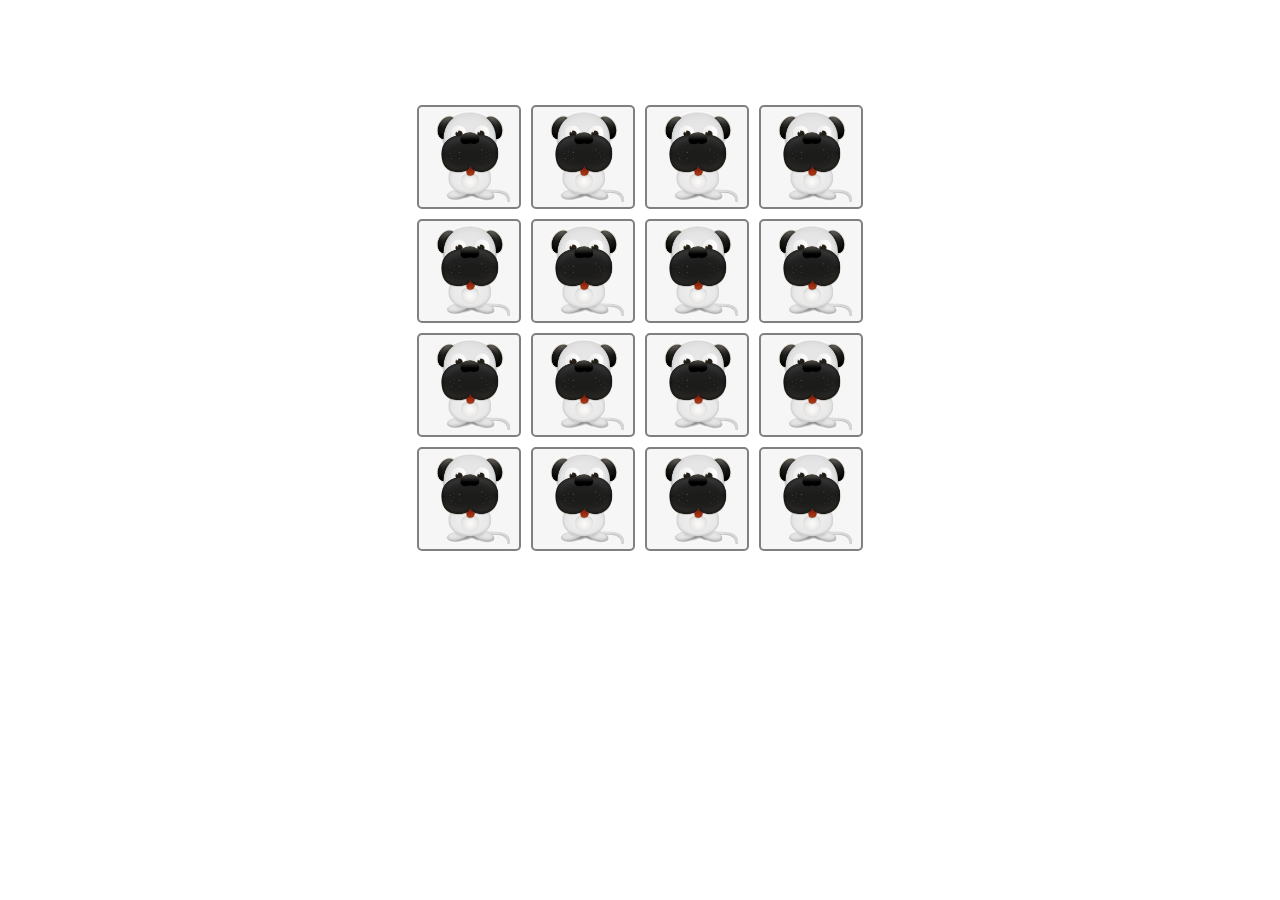
==== index.html @ 9ec88a37 "initial commit with basic structure" ====
<!DOCTYPE html>
<html>

<head>
    <meta charset="utf-8">
    <meta name="viewport" content="width=device-width, initial-scale=1">
    <title> Flip the tile </title>
    <!-- Reset -->
    <link rel="stylesheet" href="./resources/css/reset.css" type="text/css">
    <!-- Custom stylesheet -->
    <link rel="stylesheet" href="./resources/css/style.css" type="text/css">
</head>

<body>

    <!-- Header Section -->
    <header>
        <nav></nav>
    </header>

    <!-- Main Content -->

    <main>
        <section id="game1">
            <div class="grid grid-8">

                <div class="row">
                    <div class="tile"></div>
                    <div class="tile"></div>
                    <div class="tile"></div>
                    <div class="tile"></div>
                </div>
                <div class="row">
                    <div class="tile"></div>
                    <div class="tile"></div>
                    <div class="tile"></div>
                    <div class="tile"></div>
                </div>
                <div class="row">
                    <div class="tile"></div>
                    <div class="tile"></div>
                    <div class="tile"></div>
                    <div class="tile"></div>
                </div>
                <div class="row">
                    <div class="tile"></div>
                    <div class="tile"></div>
                    <div class="tile"></div>
                    <div class="tile"></div>
                </div>

            </div>
        </section>
        <section></section>
        <section></section>
        <section></section>
    </main>

    <!-- Footer Section -->

    <footer></footer>

    <!-- App js -->
    <script src="./resources/js/app.js"></script>
</body>

</html>
---- resources/css/style.css ----
@keyframes flip {
    25% {
        -webkit-transform: rotateY(45deg);
        opacity: 0;
    }
    50% {
        opacity: 0;
    }
    94% {
        opacity: 1;
    }
}

.tile {
    margin: 5px;
    width: 100px;
    height: 100px;
    background: url(../images/cover-animal.png);
    background-size: 100% 100%;
    border-radius: 5px;
    border: 2px solid grey;
    overflow: hidden;
}

.tile img {
    width: 100%;
    height: 100%;
    text-align: center;
}

.grid-8 {
    margin: 100px 5px;
    display: flex;
    flex-direction: column;
    align-items: center;
    flex-shrink: 0.5;
}

.row {
    display: inline-flex;
    max-width: 500px;
}

.hidden {
    opacity: 0;
}

.show {
    opacity: 1;
}
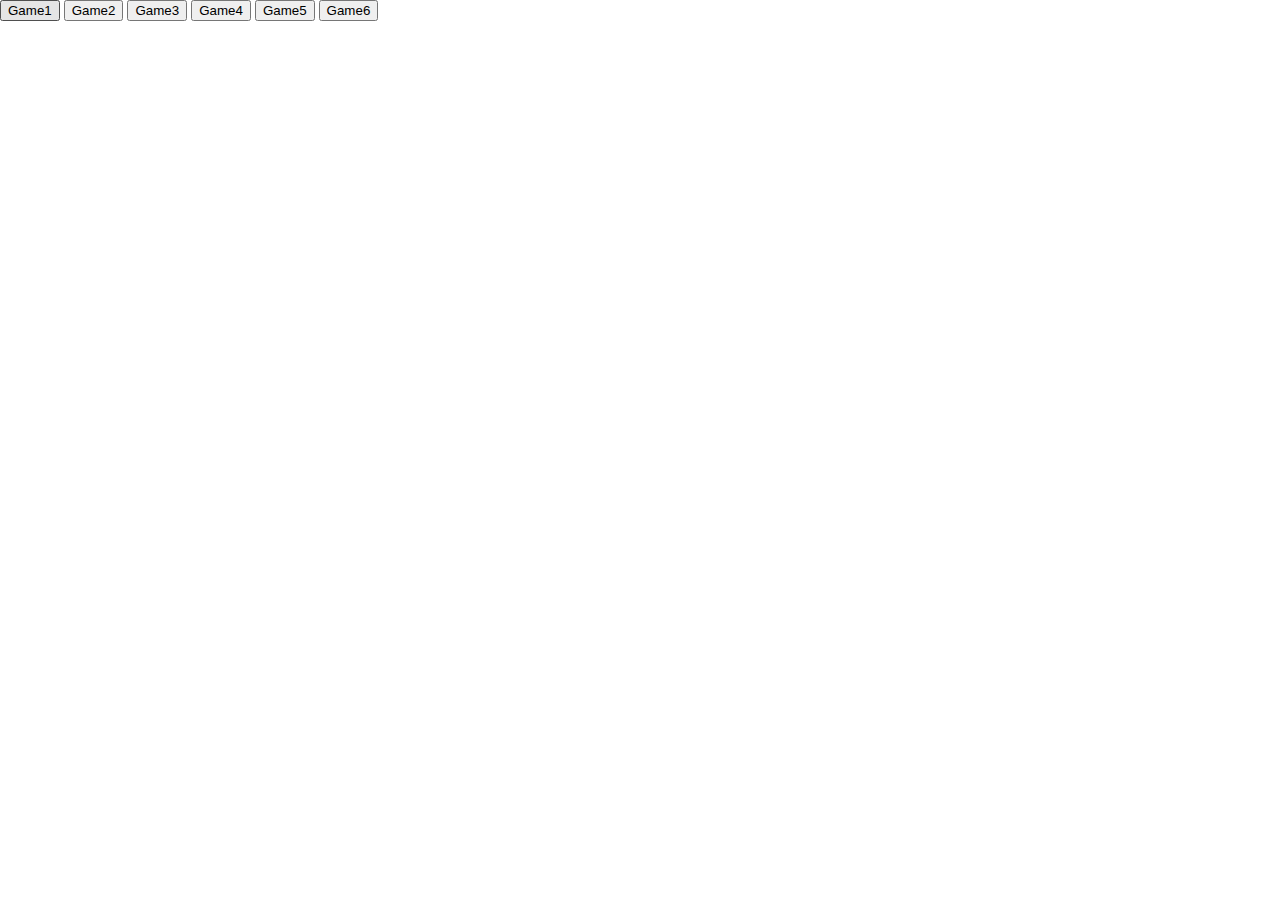
==== commit 97c149e5: "code refactored, new board added  and buttons" ====
--- a/index.html
+++ b/index.html
@@ -19,42 +19,42 @@
     </header>
 
     <!-- Main Content -->
+        <div class="game-buttons">
+            <button id="game1-btn">Game1</button>
+            <button id="game2-btn">Game2</button>
+            <button id="game3-btn">Game3</button>
+            <button id="game4-btn">Game4</button>
+            <button id="game5-btn">Game5</button>
+            <button id="game6-btn">Game6</button>
+        </div>
 
-    <main>
-        <section id="game1">
-            <div class="grid grid-8">
+    <section class="flip-game">
 
-                <div class="row">
-                    <div class="tile"></div>
-                    <div class="tile"></div>
-                    <div class="tile"></div>
-                    <div class="tile"></div>
-                </div>
-                <div class="row">
-                    <div class="tile"></div>
-                    <div class="tile"></div>
-                    <div class="tile"></div>
-                    <div class="tile"></div>
-                </div>
-                <div class="row">
-                    <div class="tile"></div>
-                    <div class="tile"></div>
-                    <div class="tile"></div>
-                    <div class="tile"></div>
-                </div>
-                <div class="row">
-                    <div class="tile"></div>
-                    <div class="tile"></div>
-                    <div class="tile"></div>
-                    <div class="tile"></div>
-                </div>
+        <section class="game" id="game1">
+            <!--
+            <div class="tile"></div>
+            <div class="tile"></div>
+            <div class="tile"></div>
+            <div class="tile"></div>
+            <div class="tile"></div>
+            <div class="tile"></div>
+            <div class="tile"></div>
+            <div class="tile"></div>
+            <div class="tile"></div>
+            <div class="tile"></div>
+            <div class="tile"></div>
+            <div class="tile"></div>
+            <div class="tile"></div>
+            <div class="tile"></div>
+            <div class="tile"></div>
+            <div class="tile"></div>
+            -->
+        </section>
 
-            </div>
-        </section>
+    </section>
         <section></section>
         <section></section>
         <section></section>
-    </main>
 
     <!-- Footer Section -->
 
--- a/resources/css/style.css
+++ b/resources/css/style.css
@@ -1,50 +1,68 @@
-@keyframes flip {
-    25% {
-        -webkit-transform: rotateY(45deg);
-        opacity: 0;
-    }
-    50% {
-        opacity: 0;
-    }
-    94% {
-        opacity: 1;
-    }
+* {
+    box-sizing: border-box;
+}
+
+
+
+body {
+    display: flex;
+    height: 100vh;
+}
+
+.game {
+    margin: 10px;
+    display: flex;
+    flex-wrap: wrap;
+    width: 600px;
+    height: 600px;
+    perspective: 1000px;
 }
 
 .tile {
     margin: 5px;
-    width: 100px;
-    height: 100px;
-    background: url(../images/cover-animal.png);
-    background-size: 100% 100%;
-    border-radius: 5px;
-    border: 2px solid grey;
-    overflow: hidden;
+    width: calc(25% - 10px);
+    height: calc(25% - 10px);
+    position: relative;
+    transform: scale(1);
+    transform-style: preserve-3d;
+    transition: transform 0.5s;
 }
 
-.tile img {
+.tile:active {
+    transform: scale(0.97);
+    transition: transform 0.2s;
+}
+
+.tile.flip {
+    transform: rotateY(180deg);
+}
+
+.front,
+.back {
     width: 100%;
     height: 100%;
     text-align: center;
+    position: absolute;
+    backface-visibility: hidden;
+    -webkit-backface-visibility: hidden;
+    border-radius: 5px;
+    border: 2px solid grey;
 }
 
-.grid-8 {
-    margin: 100px 5px;
-    display: flex;
-    flex-direction: column;
-    align-items: center;
-    flex-shrink: 0.5;
+.front {
+    transform: rotateY(180deg);
 }
 
-.row {
-    display: inline-flex;
-    max-width: 500px;
+@media only screen and (max-width: 600px) {
+    .game {
+        width: 400px;
+        height: 400px;
+    }
 }
 
-.hidden {
-    opacity: 0;
+@media only screen and (max-width: 350px) {
+    .game {
+        width: 320px;
+        height: 320px;
+    }
 }
-
-.show {
-    opacity: 1;
-}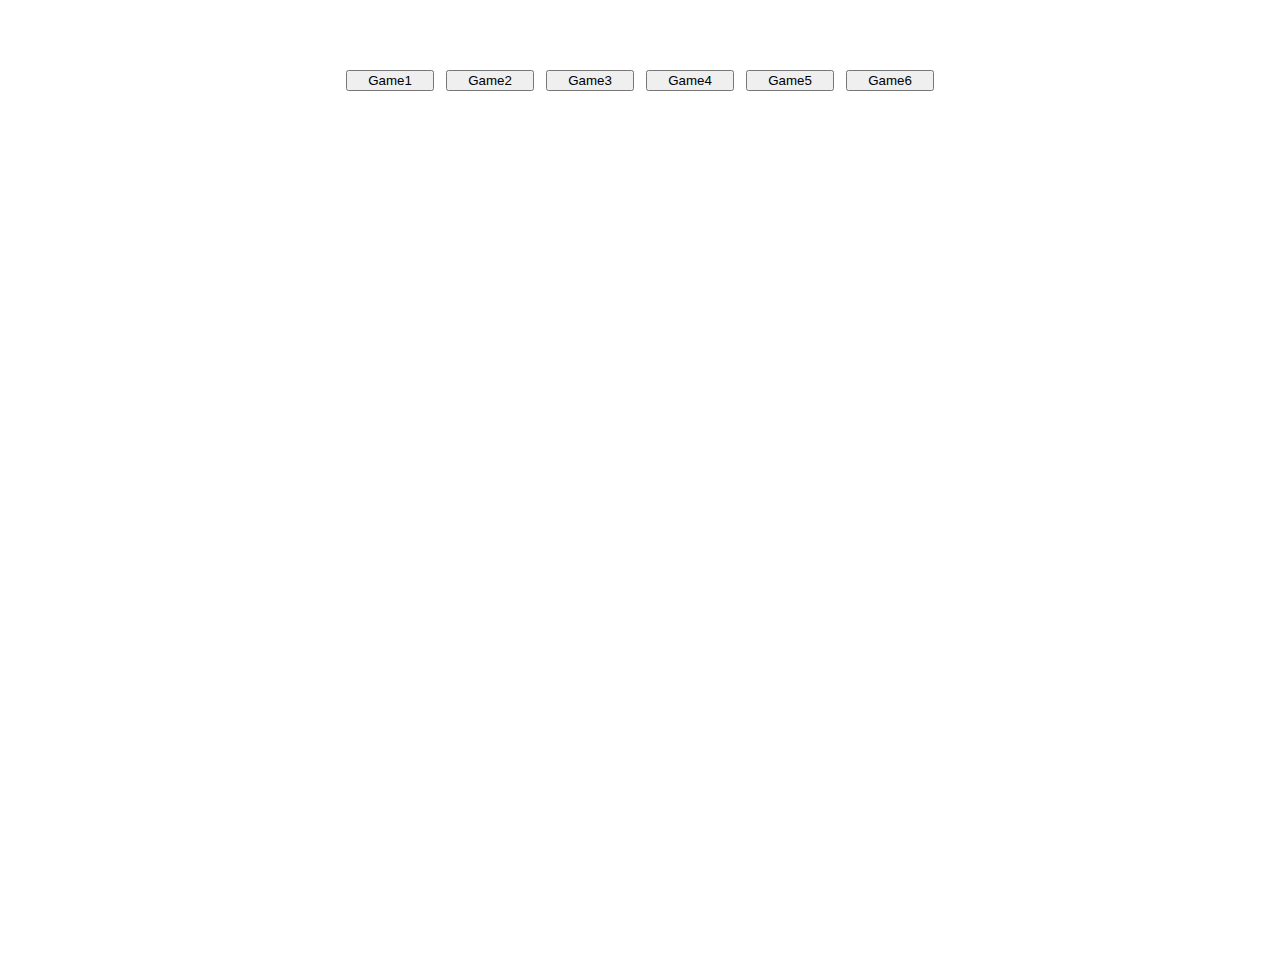
==== commit 00f760ca: "optimized for mobile" ====
--- a/index.html
+++ b/index.html
@@ -19,6 +19,9 @@
     </header>
 
     <!-- Main Content -->
+
+    <section class="flip-game">
+
         <div class="game-buttons">
             <button id="game1-btn">Game1</button>
             <button id="game2-btn">Game2</button>
@@ -28,9 +31,9 @@
             <button id="game6-btn">Game6</button>
         </div>
 
-    <section class="flip-game">
+        <section class="game" id="game1">
 
-        <section class="game" id="game1">
+
             <!--
             <div class="tile"></div>
             <div class="tile"></div>
--- a/resources/css/style.css
+++ b/resources/css/style.css
@@ -5,12 +5,28 @@
 
 
 body {
-    display: flex;
     height: 100vh;
 }
 
+.flip-game {
+    width: 100%;
+    margin: 5% auto;
+}
+
+.game-buttons {
+    margin: 2% auto;
+    display: flex;
+    justify-content: center;
+    width: 600px;
+}
+
+.game-buttons * {
+    margin: 1%;
+    width: 90%;
+}
+
 .game {
-    margin: 10px;
+    margin: 2% auto;
     display: flex;
     flex-wrap: wrap;
     width: 600px;
@@ -58,11 +74,22 @@
         width: 400px;
         height: 400px;
     }
+
+    .game-buttons {
+        width: 400px;
+        flex-direction: column;
+        align-items: center;
+    }
 }
 
 @media only screen and (max-width: 350px) {
     .game {
-        width: 320px;
-        height: 320px;
+        width: 300px;
+        height: 300px;
+    }
+
+    .game-buttons {
+        width: 300px;
+        flex-direction: column;
     }
 }
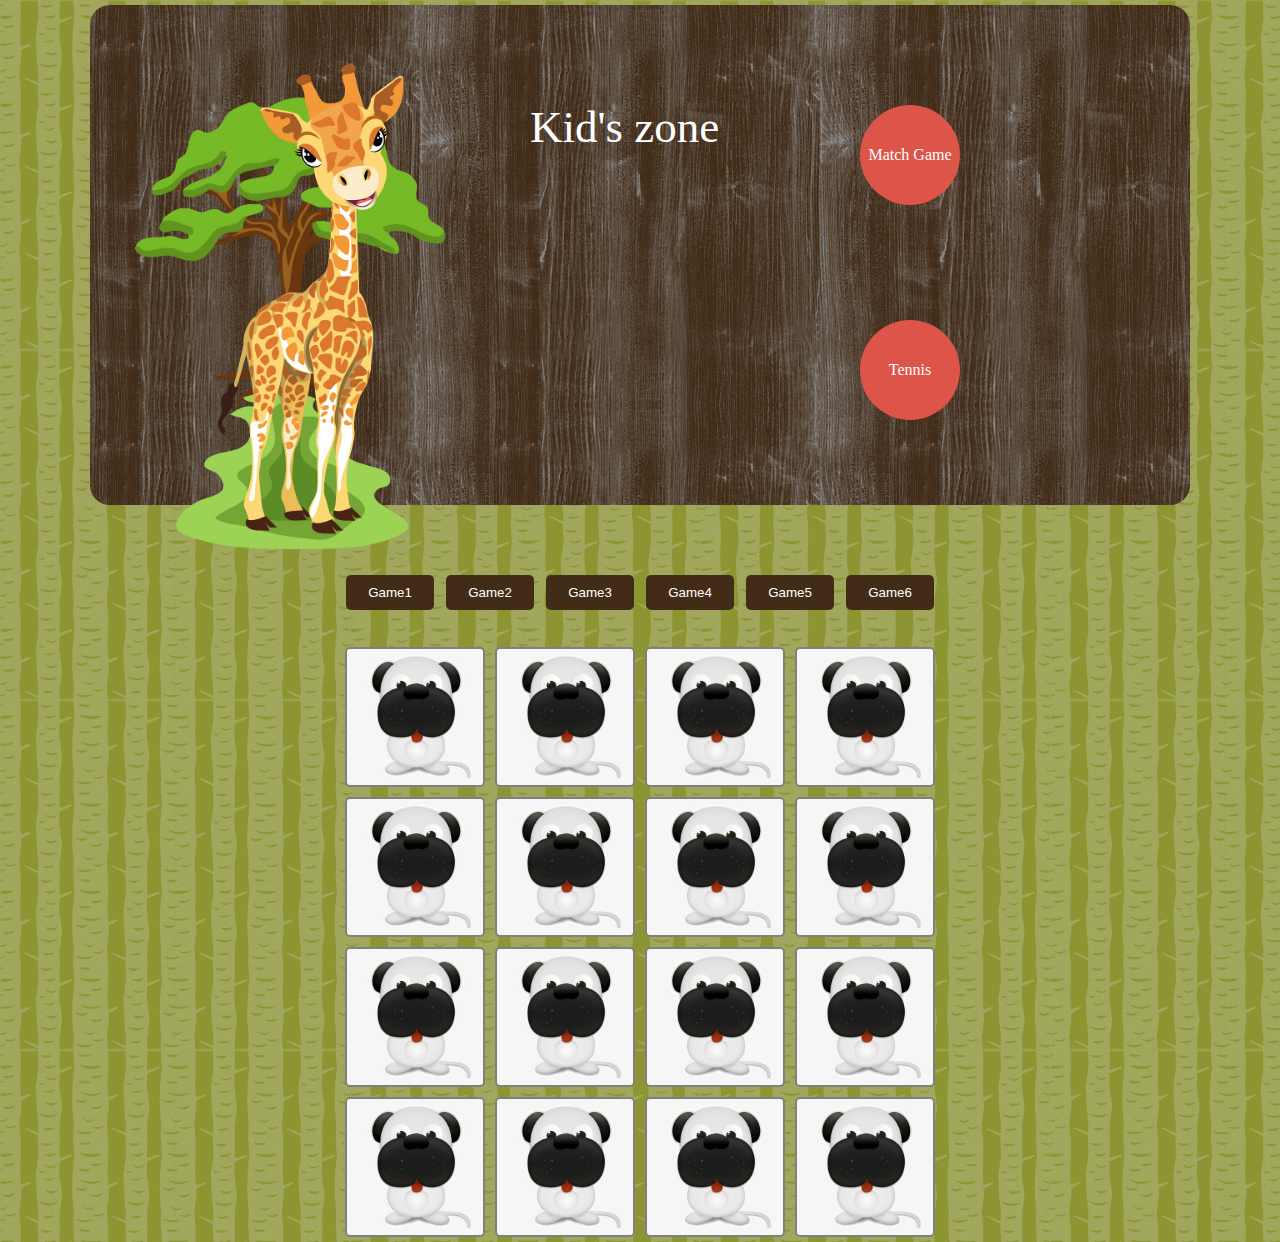
==== commit f8774c35: "multiple games added and sound effects" ====
--- a/index.html
+++ b/index.html
@@ -14,9 +14,14 @@
 <body>
 
     <!-- Header Section -->
-    <header>
-        <nav></nav>
-    </header>
+    <nav>
+        <h1>Kid's zone</h1>
+        <div class="menu">
+            <a href="#game1">Match Game</a>
+            <a href="#game2">Tennis</a>
+        </div>
+        <img src="./resources/images/giraffe.png" alt="giraffe">
+    </nav>
 
     <!-- Main Content -->
 
--- a/resources/css/style.css
+++ b/resources/css/style.css
@@ -6,7 +6,76 @@
 
 body {
     height: 100vh;
-}
+    background: #8D9532 url('../images/tree.png');
+}
+
+
+/*****************************************************************
+navigation section
+*****************************************************************/
+
+nav {
+    max-width: 1100px;
+    margin: 5px auto 20px auto;
+    position: relative;
+    height: 500px;
+    background: #422C18 url('../images/wood.png');
+    border-radius: 20px;
+}
+
+nav img {
+    height: 500px;
+    width: 500px;
+    margin: 50px;
+    position: absolute;
+    left: -100px;
+}
+
+nav h1 {
+    font-size: 45px;
+    position: absolute;
+    color: #ffffff;
+    top: 20%;
+    left: 40%;
+    z-index: 2;
+}
+
+.menu *{
+    text-decoration: none;
+    display: inline-block;
+    font-size: 16px;
+    line-height: 100px;
+    color: #fff;
+    text-align: center;
+    background-color: #DD5449;
+    position: absolute;
+    border-radius:50px;
+    height: 100px;
+    width: 100px;
+    z-index: 1;
+    transform: scale(1);
+    transition: background-color 0.25s, transform 0.25s;
+}
+
+.menu *:hover {
+    background-color: #fcc044;
+    color: #422C18;
+    transform: scale(0.97);
+}
+
+.menu a:first-child {
+    top: 20%;
+    left: 70%;
+}
+
+.menu a:last-child {
+    top: 63%;
+    left: 70%;
+}
+
+/*****************************************************************
+match game section
+*****************************************************************/
 
 .flip-game {
     width: 100%;
@@ -23,6 +92,19 @@
 .game-buttons * {
     margin: 1%;
     width: 90%;
+    background-color: #422C18;
+    color: #ffffff;
+    padding: 10px 0;
+    border: none;
+    border-radius: 5px;
+    transform: scale(1);
+    transition: transform 0.2s;
+}
+
+.game-buttons *:hover, .game-buttons *:active {
+    transform: scale(.97);
+    cursor: pointer;
+
 }
 
 .game {
@@ -49,6 +131,10 @@
     transition: transform 0.2s;
 }
 
+.tile:hover {
+    cursor: pointer;
+}
+
 .tile.flip {
     transform: rotateY(180deg);
 }
@@ -69,6 +155,16 @@
     transform: rotateY(180deg);
 }
 
+@media only screen and (max-width: 800px) {
+    nav h1 {
+        top: 5%;
+    }
+
+    nav img {
+        left: -150px;
+    }
+}
+
 @media only screen and (max-width: 600px) {
     .game {
         width: 400px;
@@ -80,9 +176,37 @@
         flex-direction: column;
         align-items: center;
     }
-}
-
-@media only screen and (max-width: 350px) {
+
+    nav {
+        height: 300px;
+    }
+
+    nav img {
+        height: 320px;
+        width: 320px;
+        margin: 20px;
+        left: -100px;
+    }
+
+    .menu *{
+        height: 75px;
+        width: 75px;
+        line-height: 75px;
+        font-size: 13px;
+    }
+
+    .menu a:first-child {
+        top: 53%;
+        left: 40%;
+    }
+
+    .menu a:last-child {
+        top: 53%;
+        left: 70%;
+    }
+}
+
+@media only screen and (max-width: 450px) {
     .game {
         width: 300px;
         height: 300px;
@@ -92,4 +216,27 @@
         width: 300px;
         flex-direction: column;
     }
-}
+
+    nav img {
+        top: 10%;
+        left: -80px;
+        height: 300px;
+        width: 300px;
+    }
+
+    nav h1 {
+        left: 28%;
+        font-size: 40px;
+    }
+
+    .menu a:first-child {
+        top: 30%;
+        left: 65%;
+    }
+
+    .menu a:last-child {
+        top: 63%;
+        left: 65%;
+    }
+}
+
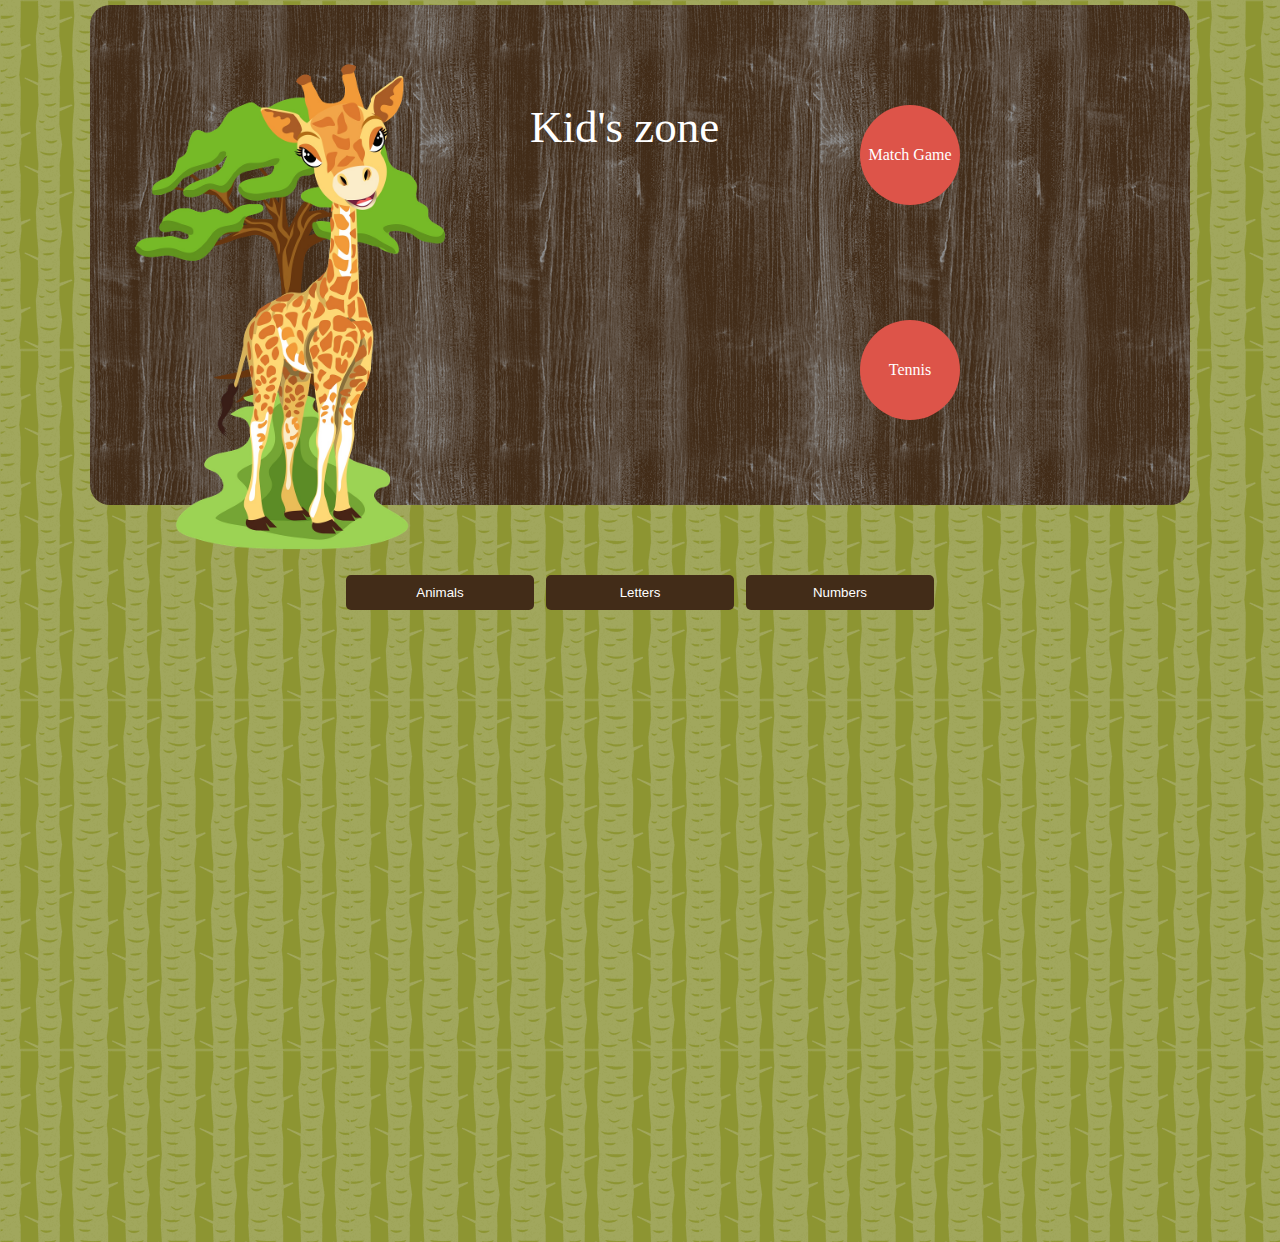
==== commit 6b4e09ae: "features added: timer, click count, finish message with statistics, gif play game end" ====
--- a/index.html
+++ b/index.html
@@ -26,37 +26,18 @@
     <!-- Main Content -->
 
     <section class="flip-game">
-
         <div class="game-buttons">
-            <button id="game1-btn">Game1</button>
-            <button id="game2-btn">Game2</button>
-            <button id="game3-btn">Game3</button>
-            <button id="game4-btn">Game4</button>
-            <button id="game5-btn">Game5</button>
-            <button id="game6-btn">Game6</button>
+            <button id="game1-btn">Animals</button>
+            <button id="game2-btn">Letters</button>
+            <button id="game3-btn">Numbers</button>
         </div>
-
         <section class="game" id="game1">
-
-
-            <!--
-            <div class="tile"></div>
-            <div class="tile"></div>
-            <div class="tile"></div>
-            <div class="tile"></div>
-            <div class="tile"></div>
-            <div class="tile"></div>
-            <div class="tile"></div>
-            <div class="tile"></div>
-            <div class="tile"></div>
-            <div class="tile"></div>
-            <div class="tile"></div>
-            <div class="tile"></div>
-            <div class="tile"></div>
-            <div class="tile"></div>
-            <div class="tile"></div>
-            <div class="tile"></div>
-            -->
+            <div id="message">
+                <h1>Hurray, you Won!</h1>
+                <div id="stats"></div>
+                <p>The ideal is 24 flips in 24 seconds</p>
+                <button id="random-game">Try a different board</button>
+            </div>
         </section>
 
     </section>
--- a/resources/css/style.css
+++ b/resources/css/style.css
@@ -1,14 +1,28 @@
+/*****************************************************************
+animations
+*****************************************************************/
+
+@-webkit-keyframes slide-down {
+    0% { opacity: 0; -webkit-transform: translateY(-100%); }
+    100% { opacity: 1; -webkit-transform: translateY(0); }
+}
+@-moz-keyframes slide-down {
+    0% { opacity: 0; -moz-transform: translateY(-100%); }
+    100% { opacity: 1; -moz-transform: translateY(0); }
+}
+
+/*****************************************************************
+general styling
+*****************************************************************/
+
 * {
     box-sizing: border-box;
 }
-
-
 
 body {
     height: 100vh;
     background: #8D9532 url('../images/tree.png');
 }
-
 
 /*****************************************************************
 navigation section
@@ -89,7 +103,7 @@
     width: 600px;
 }
 
-.game-buttons * {
+.game-buttons *, #random-game {
     margin: 1%;
     width: 90%;
     background-color: #422C18;
@@ -101,7 +115,11 @@
     transition: transform 0.2s;
 }
 
-.game-buttons *:hover, .game-buttons *:active {
+#random-game {
+    background-color: #DD5449;
+}
+
+.game-buttons *:hover, .game-buttons *:active, #random-game:hover, #random-game:active {
     transform: scale(.97);
     cursor: pointer;
 
@@ -114,6 +132,7 @@
     width: 600px;
     height: 600px;
     perspective: 1000px;
+    position: relative;
 }
 
 .tile {
@@ -155,6 +174,41 @@
     transform: rotateY(180deg);
 }
 
+
+#message {
+    display: none;
+    transition: animation 0.5s;
+    position: absolute;
+    top: 50%;
+    transform: translateY(-50%);
+    text-align: center;
+    z-index: 2;
+    width: 100%;
+    margin: 0 auto;
+    color: #ffffff;
+    opacity: 1;
+    padding: 0 15px;
+    background: rgba(141, 149, 50, 0.9);
+    border-radius: 10px;
+}
+
+.highlight {
+    font-weight: bold;
+    color: #DD5449;
+}
+
+#message h1 {
+    font-size: 35px;
+    padding: 20px 0;
+}
+#message p {
+    padding: 20px 0;
+    font-size: 20px;
+}
+#random-game {
+    margin: 5px 0 25px 0;
+}
+
 @media only screen and (max-width: 800px) {
     nav h1 {
         top: 5%;
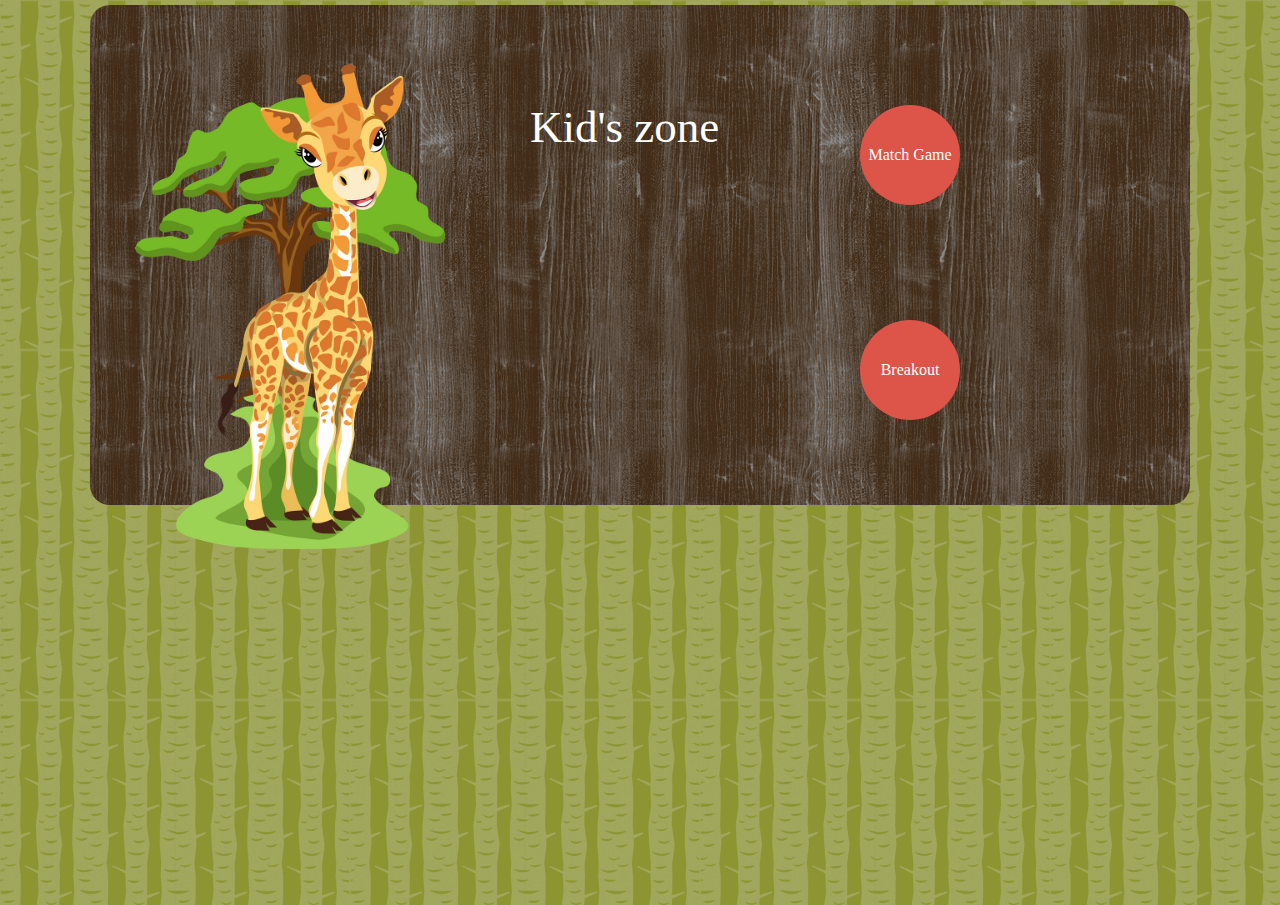
==== commit 703f9ba6: "match game separated from index file, match game final version finished, new breakout game created" ====
--- a/index.html
+++ b/index.html
@@ -17,30 +17,13 @@
     <nav>
         <h1>Kid's zone</h1>
         <div class="menu">
-            <a href="#game1">Match Game</a>
-            <a href="#game2">Tennis</a>
+            <a href="./resources/pages/match.html">Match Game</a>
+            <a href="./resources/pages/breakout.html">Breakout</a>
         </div>
-        <img src="./resources/images/giraffe.png" alt="giraffe">
+        <img id="giraffe" class="pulsate" src="./resources/images/giraffe.png" alt="giraffe">
     </nav>
 
     <!-- Main Content -->
-
-    <section class="flip-game">
-        <div class="game-buttons">
-            <button id="game1-btn">Animals</button>
-            <button id="game2-btn">Letters</button>
-            <button id="game3-btn">Numbers</button>
-        </div>
-        <section class="game" id="game1">
-            <div id="message">
-                <h1>Hurray, you Won!</h1>
-                <div id="stats"></div>
-                <p>The ideal is 24 flips in 24 seconds</p>
-                <button id="random-game">Try a different board</button>
-            </div>
-        </section>
-
-    </section>
         <section></section>
         <section></section>
         <section></section>
@@ -50,7 +33,7 @@
     <footer></footer>
 
     <!-- App js -->
-    <script src="./resources/js/app.js"></script>
+    <script src="./resources/js/match.js"></script>
 </body>
 
 </html>--- a/resources/css/style.css
+++ b/resources/css/style.css
@@ -9,6 +9,13 @@
 @-moz-keyframes slide-down {
     0% { opacity: 0; -moz-transform: translateY(-100%); }
     100% { opacity: 1; -moz-transform: translateY(0); }
+}
+
+@-webkit-keyframes pulsate {
+    0% { transform: scale(1)}
+    50% {transform: scale(1.2)}
+    100% {transform: scale(1)}
+
 }
 
 /*****************************************************************
@@ -87,127 +94,15 @@
     left: 70%;
 }
 
-/*****************************************************************
-match game section
-*****************************************************************/
-
-.flip-game {
-    width: 100%;
-    margin: 5% auto;
+.pulsate {
+    animation: pulsate;
+    animation-duration: 3s;
 }
 
-.game-buttons {
-    margin: 2% auto;
-    display: flex;
-    justify-content: center;
-    width: 600px;
-}
-
-.game-buttons *, #random-game {
-    margin: 1%;
-    width: 90%;
-    background-color: #422C18;
-    color: #ffffff;
-    padding: 10px 0;
-    border: none;
-    border-radius: 5px;
-    transform: scale(1);
-    transition: transform 0.2s;
-}
-
-#random-game {
-    background-color: #DD5449;
-}
-
-.game-buttons *:hover, .game-buttons *:active, #random-game:hover, #random-game:active {
-    transform: scale(.97);
-    cursor: pointer;
-
-}
-
-.game {
-    margin: 2% auto;
-    display: flex;
-    flex-wrap: wrap;
-    width: 600px;
-    height: 600px;
-    perspective: 1000px;
-    position: relative;
-}
-
-.tile {
-    margin: 5px;
-    width: calc(25% - 10px);
-    height: calc(25% - 10px);
-    position: relative;
-    transform: scale(1);
-    transform-style: preserve-3d;
-    transition: transform 0.5s;
-}
-
-.tile:active {
-    transform: scale(0.97);
-    transition: transform 0.2s;
-}
-
-.tile:hover {
+#giraffe:hover {
     cursor: pointer;
 }
 
-.tile.flip {
-    transform: rotateY(180deg);
-}
-
-.front,
-.back {
-    width: 100%;
-    height: 100%;
-    text-align: center;
-    position: absolute;
-    backface-visibility: hidden;
-    -webkit-backface-visibility: hidden;
-    border-radius: 5px;
-    border: 2px solid grey;
-}
-
-.front {
-    transform: rotateY(180deg);
-}
-
-
-#message {
-    display: none;
-    transition: animation 0.5s;
-    position: absolute;
-    top: 50%;
-    transform: translateY(-50%);
-    text-align: center;
-    z-index: 2;
-    width: 100%;
-    margin: 0 auto;
-    color: #ffffff;
-    opacity: 1;
-    padding: 0 15px;
-    background: rgba(141, 149, 50, 0.9);
-    border-radius: 10px;
-}
-
-.highlight {
-    font-weight: bold;
-    color: #DD5449;
-}
-
-#message h1 {
-    font-size: 35px;
-    padding: 20px 0;
-}
-#message p {
-    padding: 20px 0;
-    font-size: 20px;
-}
-#random-game {
-    margin: 5px 0 25px 0;
-}
 
 @media only screen and (max-width: 800px) {
     nav h1 {
@@ -220,16 +115,6 @@
 }
 
 @media only screen and (max-width: 600px) {
-    .game {
-        width: 400px;
-        height: 400px;
-    }
-
-    .game-buttons {
-        width: 400px;
-        flex-direction: column;
-        align-items: center;
-    }
 
     nav {
         height: 300px;
@@ -261,15 +146,6 @@
 }
 
 @media only screen and (max-width: 450px) {
-    .game {
-        width: 300px;
-        height: 300px;
-    }
-
-    .game-buttons {
-        width: 300px;
-        flex-direction: column;
-    }
 
     nav img {
         top: 10%;
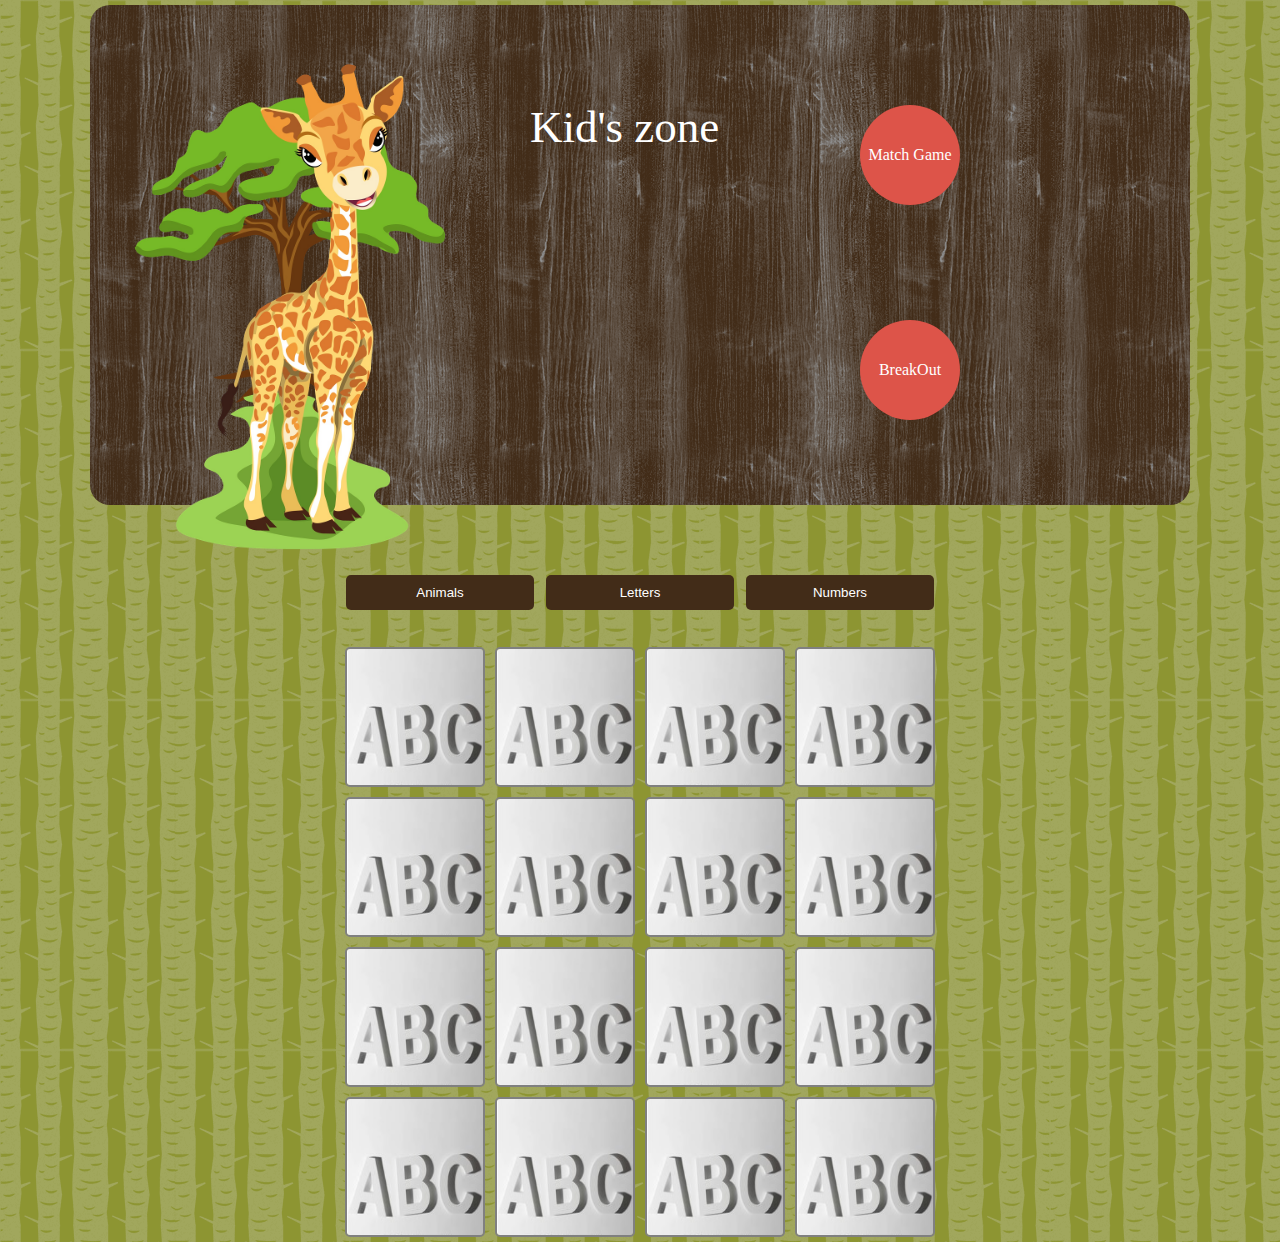
==== commit 98da535b: "final version 1.1" ====
--- a/index.html
+++ b/index.html
@@ -9,31 +9,48 @@
     <link rel="stylesheet" href="./resources/css/reset.css" type="text/css">
     <!-- Custom stylesheet -->
     <link rel="stylesheet" href="./resources/css/style.css" type="text/css">
+    <link rel="stylesheet" href="./resources/css/match.css" type="text/css">
 </head>
 
 <body>
 
-    <!-- Header Section -->
-    <nav>
-        <h1>Kid's zone</h1>
-        <div class="menu">
-            <a href="./resources/pages/match.html">Match Game</a>
-            <a href="./resources/pages/breakout.html">Breakout</a>
+<!-- Header Section -->
+<nav>
+    <h1>Kid's zone</h1>
+    <div class="menu">
+        <a href="./index.html">Match Game</a>
+        <a href="./resources/pages/breakout.html">BreakOut</a>
+    </div>
+    <img id="giraffe" class="pulsate" src="./resources/images/giraffe.png" alt="giraffe">
+</nav>
+
+<!-- Main Content -->
+
+<section class="flip-game">
+
+    <div class="game-buttons">
+        <button id="game1-btn">Animals</button>
+        <button id="game2-btn">Letters</button>
+        <button id="game3-btn">Numbers</button>
+    </div>
+
+    <section class="game" id="game1">
+        <div id="message">
+            <h1>Hurray, you Won!</h1>
+            <div id="stats"></div>
+            <p>The ideal is 24 flips in 24 seconds</p>
+            <button id="random-game">Try a different board</button>
         </div>
-        <img id="giraffe" class="pulsate" src="./resources/images/giraffe.png" alt="giraffe">
-    </nav>
+    </section>
 
-    <!-- Main Content -->
-        <section></section>
-        <section></section>
-        <section></section>
+</section>
 
-    <!-- Footer Section -->
+<!-- Footer Section -->
 
-    <footer></footer>
+<footer></footer>
 
-    <!-- App js -->
-    <script src="./resources/js/match.js"></script>
+<!-- Match js -->
+<script src="./resources/js/match.js"></script>
 </body>
 
 </html>--- a/resources/css/style.css
+++ b/resources/css/style.css
@@ -170,3 +170,5 @@
     }
 }
 
+
+
--- a/resources/css/match.css
+++ b/resources/css/match.css
@@ -0,0 +1,147 @@
+
+/*****************************************************************
+match game section
+*****************************************************************/
+
+.flip-game {
+    width: 100%;
+    margin: 5% auto;
+}
+
+.game-buttons {
+    margin: 2% auto;
+    display: flex;
+    justify-content: center;
+    width: 600px;
+}
+
+.game-buttons *, #random-game {
+    margin: 1%;
+    width: 90%;
+    background-color: #422C18;
+    color: #ffffff;
+    padding: 10px 0;
+    border: none;
+    border-radius: 5px;
+    transform: scale(1);
+    transition: transform 0.2s;
+}
+
+#random-game {
+    background-color: #DD5449;
+}
+
+.game-buttons *:hover, .game-buttons *:active, #random-game:hover, #random-game:active {
+    transform: scale(.97);
+    cursor: pointer;
+
+}
+
+.game {
+    margin: 2% auto;
+    display: flex;
+    flex-wrap: wrap;
+    width: 600px;
+    height: 600px;
+    perspective: 1000px;
+    position: relative;
+}
+
+.tile {
+    margin: 5px;
+    width: calc(25% - 10px);
+    height: calc(25% - 10px);
+    position: relative;
+    transform: scale(1);
+    transform-style: preserve-3d;
+    transition: transform 0.5s;
+}
+
+.tile:active {
+    transform: scale(0.97);
+    transition: transform 0.2s;
+}
+
+.tile:hover {
+    cursor: pointer;
+}
+
+.tile.flip {
+    transform: rotateY(180deg);
+}
+
+.front,
+.back {
+    width: 100%;
+    height: 100%;
+    text-align: center;
+    position: absolute;
+    backface-visibility: hidden;
+    -webkit-backface-visibility: hidden;
+    border-radius: 5px;
+    border: 2px solid grey;
+}
+
+.front {
+    transform: rotateY(180deg);
+}
+
+
+#message {
+    display: none;
+    transition: animation 0.5s;
+    position: absolute;
+    top: 50%;
+    transform: translateY(-50%);
+    text-align: center;
+    z-index: 2;
+    width: 100%;
+    margin: 0 auto;
+    color: #ffffff;
+    opacity: 1;
+    padding: 0 15px;
+    background: rgba(141, 149, 50, 0.9);
+    border-radius: 10px;
+}
+
+.highlight {
+    font-weight: bold;
+    color: #DD5449;
+}
+
+#message h1 {
+    font-size: 35px;
+    padding: 20px 0;
+}
+#message p {
+    padding: 20px 0;
+    font-size: 20px;
+}
+#random-game {
+    margin: 5px 0 25px 0;
+}
+
+@media only screen and (max-width: 600px) {
+    .game {
+        width: 400px;
+        height: 400px;
+    }
+
+    .game-buttons {
+        width: 400px;
+        flex-direction: column;
+        align-items: center;
+    }
+}
+
+@media only screen and (max-width: 450px) {
+    .game {
+        width: 300px;
+        height: 300px;
+    }
+
+    .game-buttons {
+        width: 300px;
+        flex-direction: column;
+    }
+}